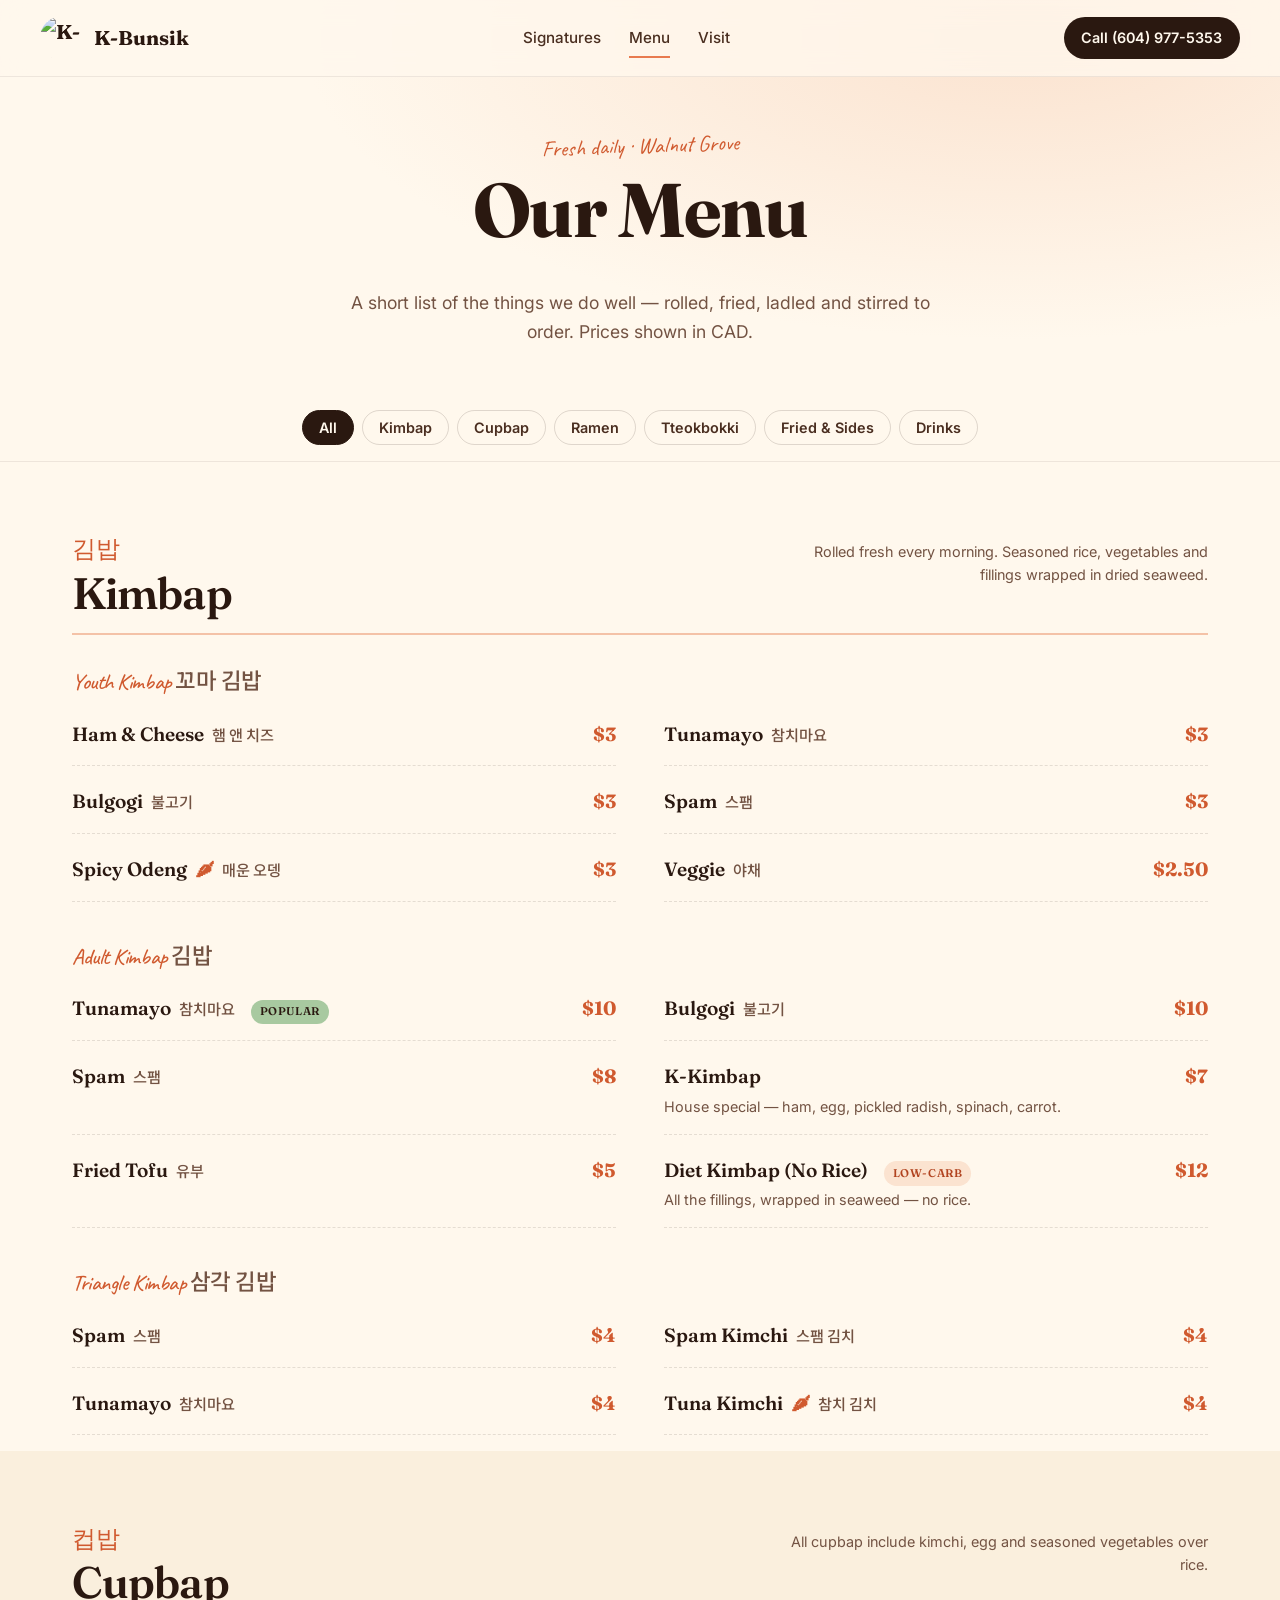
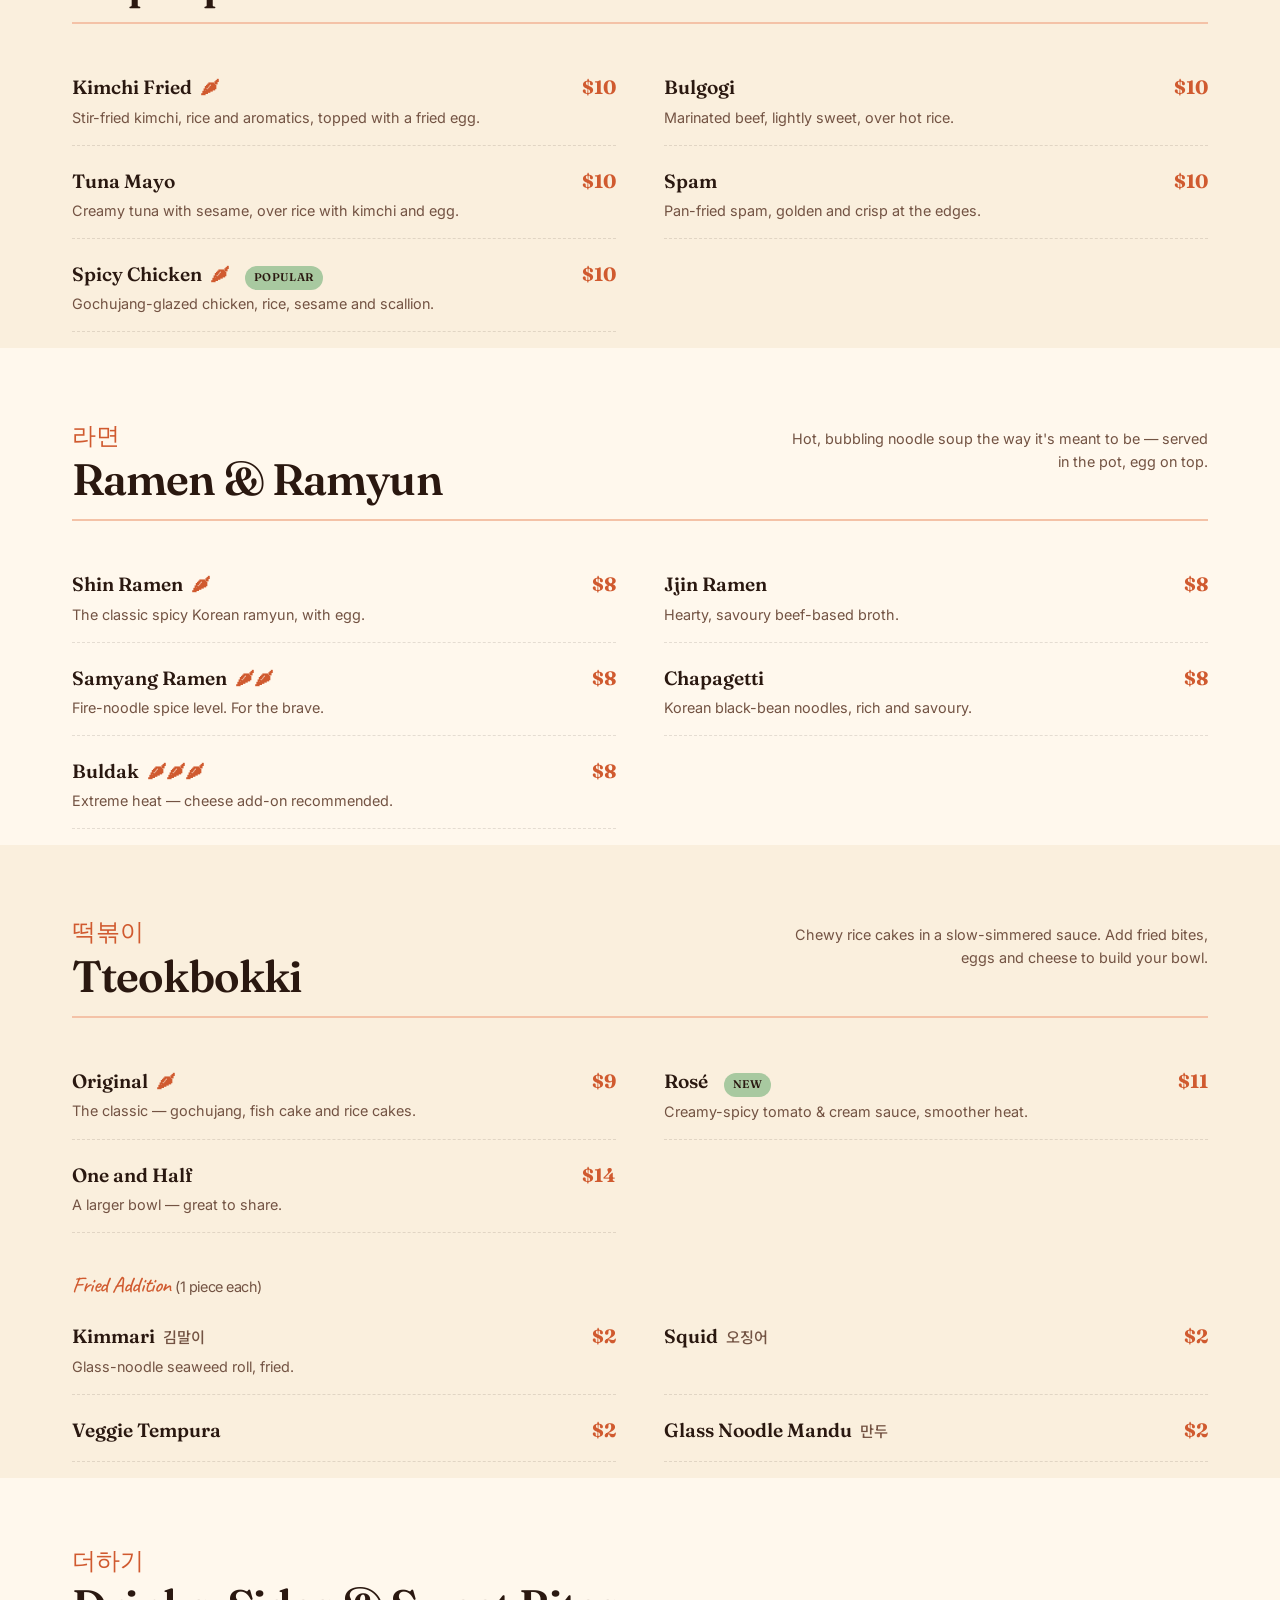
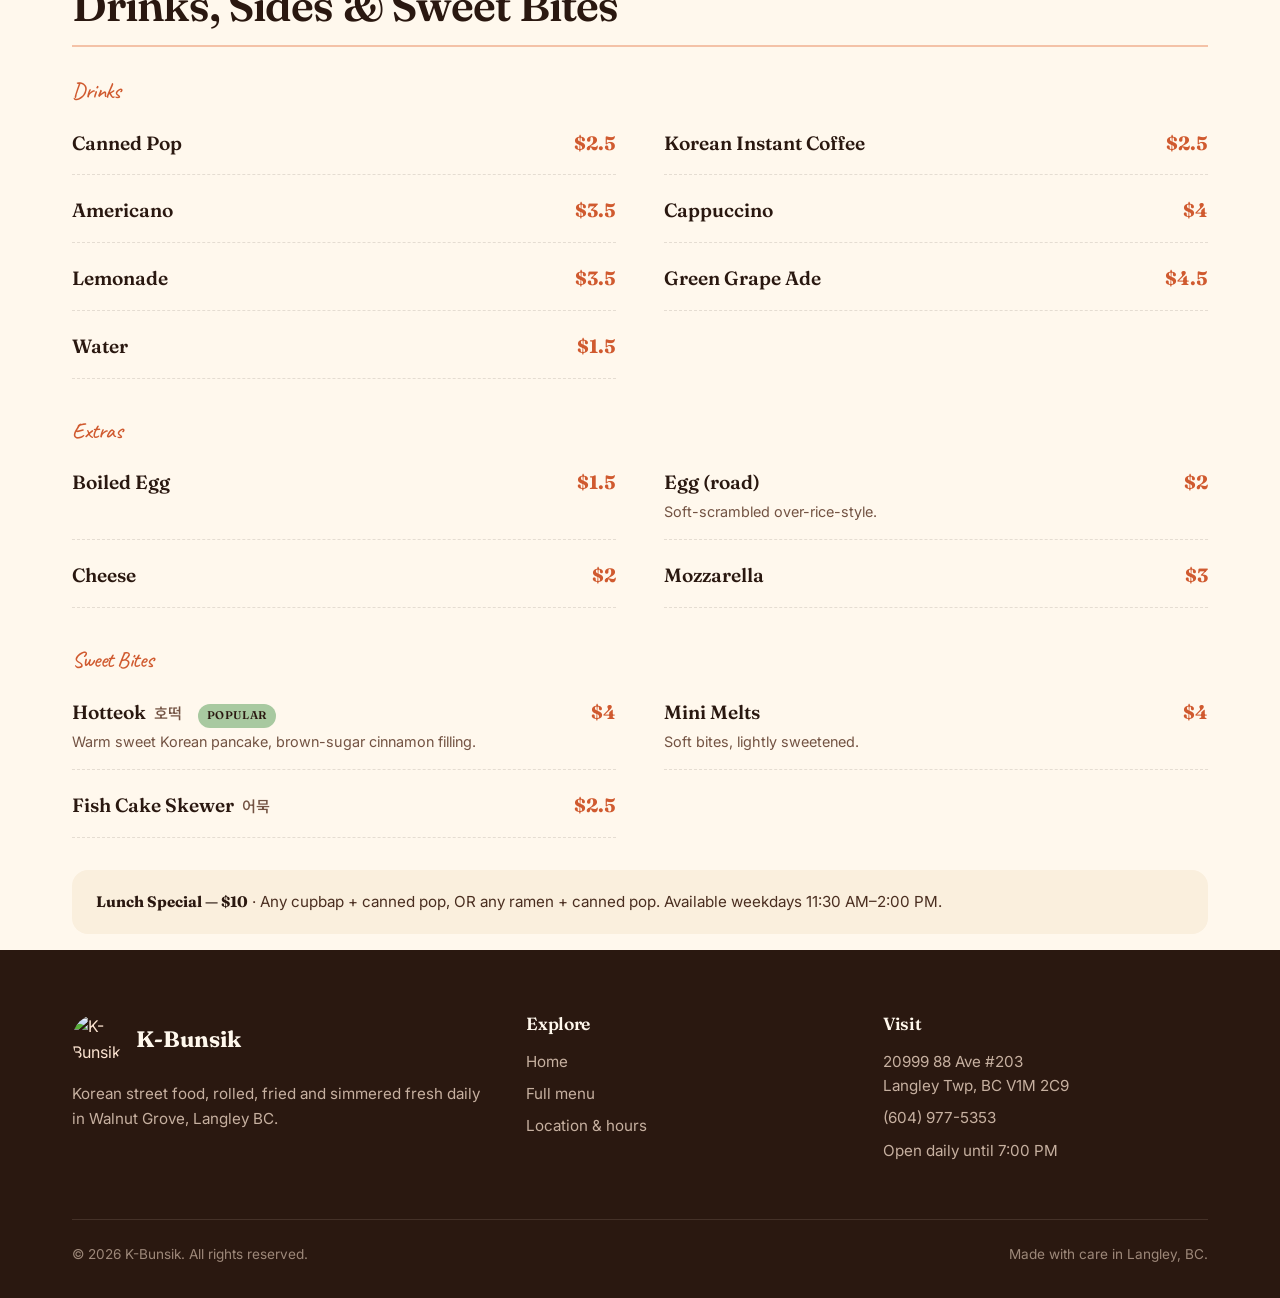
==== menu.html @ fe6ca06f "Add files via upload" ====
<!DOCTYPE html>
<html lang="en">
<head>
  <meta charset="UTF-8">
  <meta name="viewport" content="width=device-width, initial-scale=1.0">
  <meta name="theme-color" content="#2A1810">
  <title>Menu — K-Bunsik · Korean Street Food in Langley BC</title>
  <meta name="description" content="The full K-Bunsik menu — kimbap (김밥), cupbap, ramen, tteokbokki (떡볶이), fried sides, drinks, and our $10 lunch special.">
  <link rel="icon" href="assets/mascot.png">
  <link rel="preconnect" href="https://fonts.googleapis.com">
  <link rel="preconnect" href="https://fonts.gstatic.com" crossorigin>
  <link href="https://fonts.googleapis.com/css2?family=Fraunces:ital,opsz,wght@0,9..144,400;0,9..144,600;0,9..144,700;1,9..144,600&family=Inter:wght@400;500;600;700&family=Caveat:wght@500;700&family=Noto+Sans+KR:wght@400;500;700&display=swap" rel="stylesheet">
  <link rel="stylesheet" href="styles.css">
</head>
<body>

  <!-- NAV -->
  <nav class="nav" id="nav">
    <a class="nav__brand" href="index.html">
      <img src="assets/mascot.png" alt="K-Bunsik mascot">
      <span>K-Bunsik</span>
    </a>
    <div class="nav__links">
      <a href="index.html#signature">Signatures</a>
      <a href="menu.html" class="active">Menu</a>
      <a href="index.html#location">Visit</a>
    </div>
    <a class="nav__cta" href="tel:+16049775353">Call (604) 977-5353</a>
    <button class="nav__toggle" id="navToggle" aria-label="Menu"><span></span><span></span><span></span></button>
  </nav>

  <!-- MENU HERO -->
  <header class="menu-hero">
    <div class="container">
      <span class="eyebrow">Fresh daily · Walnut Grove</span>
      <h1>Our Menu</h1>
      <p>A short list of the things we do well — rolled, fried, ladled and stirred to order. Prices shown in CAD.</p>
    </div>
  </header>

  <!-- FILTERS -->
  <div class="menu-filters">
    <div class="container menu-filters__row" id="menuFilters">
      <button data-filter="all" class="active">All</button>
      <button data-filter="kimbap">Kimbap</button>
      <button data-filter="cupbap">Cupbap</button>
      <button data-filter="ramen">Ramen</button>
      <button data-filter="tteokbokki">Tteokbokki</button>
      <button data-filter="sides">Fried &amp; Sides</button>
      <button data-filter="drinks">Drinks</button>
    </div>
  </div>

  <!-- KIMBAP -->
  <section class="menu-section" id="kimbap" data-category="kimbap">
    <div class="container">
      <div class="menu-section__header">
        <div>
          <span class="label">김밥</span>
          <h2>Kimbap</h2>
        </div>
        <p class="menu-section__note">Rolled fresh every morning. Seasoned rice, vegetables and fillings wrapped in dried seaweed.</p>
      </div>

      <h3 style="font-family: var(--font-accent); font-weight: 500; color: var(--coral-600); font-size: 1.4rem; margin-bottom: .5rem;">Youth Kimbap <span class="kr" style="color: var(--ink-500);">꼬마 김밥</span></h3>
      <div class="menu-grid">
        <div class="menu-item">
          <div>
            <div class="menu-item__name">Ham &amp; Cheese <span class="kr">햄 앤 치즈</span></div>
          </div>
          <div class="menu-item__price">$3</div>
        </div>
        <div class="menu-item">
          <div>
            <div class="menu-item__name">Tunamayo <span class="kr">참치마요</span></div>
          </div>
          <div class="menu-item__price">$3</div>
        </div>
        <div class="menu-item">
          <div>
            <div class="menu-item__name">Bulgogi <span class="kr">불고기</span></div>
          </div>
          <div class="menu-item__price">$3</div>
        </div>
        <div class="menu-item">
          <div>
            <div class="menu-item__name">Spam <span class="kr">스팸</span></div>
          </div>
          <div class="menu-item__price">$3</div>
        </div>
        <div class="menu-item">
          <div>
            <div class="menu-item__name">Spicy Odeng <span class="spicy">🌶</span><span class="kr">매운 오뎅</span></div>
          </div>
          <div class="menu-item__price">$3</div>
        </div>
        <div class="menu-item">
          <div>
            <div class="menu-item__name">Veggie <span class="kr">야채</span></div>
          </div>
          <div class="menu-item__price">$2.50</div>
        </div>
      </div>

      <h3 style="font-family: var(--font-accent); font-weight: 500; color: var(--coral-600); font-size: 1.4rem; margin: 2.5rem 0 .5rem;">Adult Kimbap <span class="kr" style="color: var(--ink-500);">김밥</span></h3>
      <div class="menu-grid">
        <div class="menu-item">
          <div>
            <div class="menu-item__name">Tunamayo <span class="kr">참치마요</span><span class="menu-chip menu-chip--rec">Popular</span></div>
          </div>
          <div class="menu-item__price">$10</div>
        </div>
        <div class="menu-item">
          <div>
            <div class="menu-item__name">Bulgogi <span class="kr">불고기</span></div>
          </div>
          <div class="menu-item__price">$10</div>
        </div>
        <div class="menu-item">
          <div>
            <div class="menu-item__name">Spam <span class="kr">스팸</span></div>
          </div>
          <div class="menu-item__price">$8</div>
        </div>
        <div class="menu-item">
          <div>
            <div class="menu-item__name">K-Kimbap</div>
            <div class="menu-item__desc">House special — ham, egg, pickled radish, spinach, carrot.</div>
          </div>
          <div class="menu-item__price">$7</div>
        </div>
        <div class="menu-item">
          <div>
            <div class="menu-item__name">Fried Tofu <span class="kr">유부</span></div>
          </div>
          <div class="menu-item__price">$5</div>
        </div>
        <div class="menu-item">
          <div>
            <div class="menu-item__name">Diet Kimbap (No Rice)<span class="menu-chip">Low-carb</span></div>
            <div class="menu-item__desc">All the fillings, wrapped in seaweed — no rice.</div>
          </div>
          <div class="menu-item__price">$12</div>
        </div>
      </div>

      <h3 style="font-family: var(--font-accent); font-weight: 500; color: var(--coral-600); font-size: 1.4rem; margin: 2.5rem 0 .5rem;">Triangle Kimbap <span class="kr" style="color: var(--ink-500);">삼각 김밥</span></h3>
      <div class="menu-grid">
        <div class="menu-item">
          <div><div class="menu-item__name">Spam <span class="kr">스팸</span></div></div>
          <div class="menu-item__price">$4</div>
        </div>
        <div class="menu-item">
          <div><div class="menu-item__name">Spam Kimchi <span class="kr">스팸 김치</span></div></div>
          <div class="menu-item__price">$4</div>
        </div>
        <div class="menu-item">
          <div><div class="menu-item__name">Tunamayo <span class="kr">참치마요</span></div></div>
          <div class="menu-item__price">$4</div>
        </div>
        <div class="menu-item">
          <div><div class="menu-item__name">Tuna Kimchi <span class="spicy">🌶</span><span class="kr">참치 김치</span></div></div>
          <div class="menu-item__price">$4</div>
        </div>
      </div>
    </div>
  </section>

  <!-- CUPBAP -->
  <section class="menu-section" id="cupbap" data-category="cupbap" style="background: var(--bone);">
    <div class="container">
      <div class="menu-section__header">
        <div>
          <span class="label">컵밥</span>
          <h2>Cupbap</h2>
        </div>
        <p class="menu-section__note">All cupbap include kimchi, egg and seasoned vegetables over rice.</p>
      </div>
      <div class="menu-grid">
        <div class="menu-item">
          <div><div class="menu-item__name">Kimchi Fried <span class="spicy">🌶</span></div>
          <div class="menu-item__desc">Stir-fried kimchi, rice and aromatics, topped with a fried egg.</div></div>
          <div class="menu-item__price">$10</div>
        </div>
        <div class="menu-item">
          <div><div class="menu-item__name">Bulgogi</div>
          <div class="menu-item__desc">Marinated beef, lightly sweet, over hot rice.</div></div>
          <div class="menu-item__price">$10</div>
        </div>
        <div class="menu-item">
          <div><div class="menu-item__name">Tuna Mayo</div>
          <div class="menu-item__desc">Creamy tuna with sesame, over rice with kimchi and egg.</div></div>
          <div class="menu-item__price">$10</div>
        </div>
        <div class="menu-item">
          <div><div class="menu-item__name">Spam</div>
          <div class="menu-item__desc">Pan-fried spam, golden and crisp at the edges.</div></div>
          <div class="menu-item__price">$10</div>
        </div>
        <div class="menu-item">
          <div><div class="menu-item__name">Spicy Chicken <span class="spicy">🌶</span><span class="menu-chip menu-chip--rec">Popular</span></div>
          <div class="menu-item__desc">Gochujang-glazed chicken, rice, sesame and scallion.</div></div>
          <div class="menu-item__price">$10</div>
        </div>
      </div>
    </div>
  </section>

  <!-- RAMEN -->
  <section class="menu-section" id="ramen" data-category="ramen">
    <div class="container">
      <div class="menu-section__header">
        <div>
          <span class="label">라면</span>
          <h2>Ramen &amp; Ramyun</h2>
        </div>
        <p class="menu-section__note">Hot, bubbling noodle soup the way it's meant to be — served in the pot, egg on top.</p>
      </div>
      <div class="menu-grid">
        <div class="menu-item">
          <div><div class="menu-item__name">Shin Ramen <span class="spicy">🌶</span></div>
          <div class="menu-item__desc">The classic spicy Korean ramyun, with egg.</div></div>
          <div class="menu-item__price">$8</div>
        </div>
        <div class="menu-item">
          <div><div class="menu-item__name">Jjin Ramen</div>
          <div class="menu-item__desc">Hearty, savoury beef-based broth.</div></div>
          <div class="menu-item__price">$8</div>
        </div>
        <div class="menu-item">
          <div><div class="menu-item__name">Samyang Ramen <span class="spicy">🌶🌶</span></div>
          <div class="menu-item__desc">Fire-noodle spice level. For the brave.</div></div>
          <div class="menu-item__price">$8</div>
        </div>
        <div class="menu-item">
          <div><div class="menu-item__name">Chapagetti</div>
          <div class="menu-item__desc">Korean black-bean noodles, rich and savoury.</div></div>
          <div class="menu-item__price">$8</div>
        </div>
        <div class="menu-item">
          <div><div class="menu-item__name">Buldak <span class="spicy">🌶🌶🌶</span></div>
          <div class="menu-item__desc">Extreme heat — cheese add-on recommended.</div></div>
          <div class="menu-item__price">$8</div>
        </div>
      </div>
    </div>
  </section>

  <!-- TTEOKBOKKI -->
  <section class="menu-section" id="tteokbokki" data-category="tteokbokki" style="background: var(--bone);">
    <div class="container">
      <div class="menu-section__header">
        <div>
          <span class="label">떡볶이</span>
          <h2>Tteokbokki</h2>
        </div>
        <p class="menu-section__note">Chewy rice cakes in a slow-simmered sauce. Add fried bites, eggs and cheese to build your bowl.</p>
      </div>
      <div class="menu-grid">
        <div class="menu-item">
          <div><div class="menu-item__name">Original <span class="spicy">🌶</span></div>
          <div class="menu-item__desc">The classic — gochujang, fish cake and rice cakes.</div></div>
          <div class="menu-item__price">$9</div>
        </div>
        <div class="menu-item">
          <div><div class="menu-item__name">Rosé <span class="menu-chip menu-chip--rec">New</span></div>
          <div class="menu-item__desc">Creamy-spicy tomato &amp; cream sauce, smoother heat.</div></div>
          <div class="menu-item__price">$11</div>
        </div>
        <div class="menu-item">
          <div><div class="menu-item__name">One and Half</div>
          <div class="menu-item__desc">A larger bowl — great to share.</div></div>
          <div class="menu-item__price">$14</div>
        </div>
      </div>

      <h3 style="font-family: var(--font-accent); font-weight: 500; color: var(--coral-600); font-size: 1.4rem; margin: 2.5rem 0 .5rem;">Fried Addition <span style="color: var(--ink-500); font-size: .9rem; font-family: var(--font-body); font-weight: 400;">(1 piece each)</span></h3>
      <div class="menu-grid">
        <div class="menu-item"><div><div class="menu-item__name">Kimmari <span class="kr">김말이</span></div><div class="menu-item__desc">Glass-noodle seaweed roll, fried.</div></div><div class="menu-item__price">$2</div></div>
        <div class="menu-item"><div><div class="menu-item__name">Squid <span class="kr">오징어</span></div></div><div class="menu-item__price">$2</div></div>
        <div class="menu-item"><div><div class="menu-item__name">Veggie Tempura</div></div><div class="menu-item__price">$2</div></div>
        <div class="menu-item"><div><div class="menu-item__name">Glass Noodle Mandu <span class="kr">만두</span></div></div><div class="menu-item__price">$2</div></div>
      </div>
    </div>
  </section>

  <!-- DRINKS, EXTRAS & SIDES -->
  <section class="menu-section" id="sides" data-category="sides drinks">
    <div class="container">
      <div class="menu-section__header">
        <div>
          <span class="label">더하기</span>
          <h2>Drinks, Sides &amp; Sweet Bites</h2>
        </div>
      </div>

      <h3 style="font-family: var(--font-accent); font-weight: 500; color: var(--coral-600); font-size: 1.4rem; margin-bottom: .5rem;">Drinks</h3>
      <div class="menu-grid" data-category="drinks">
        <div class="menu-item"><div><div class="menu-item__name">Canned Pop</div></div><div class="menu-item__price">$2.5</div></div>
        <div class="menu-item"><div><div class="menu-item__name">Korean Instant Coffee</div></div><div class="menu-item__price">$2.5</div></div>
        <div class="menu-item"><div><div class="menu-item__name">Americano</div></div><div class="menu-item__price">$3.5</div></div>
        <div class="menu-item"><div><div class="menu-item__name">Cappuccino</div></div><div class="menu-item__price">$4</div></div>
        <div class="menu-item"><div><div class="menu-item__name">Lemonade</div></div><div class="menu-item__price">$3.5</div></div>
        <div class="menu-item"><div><div class="menu-item__name">Green Grape Ade</div></div><div class="menu-item__price">$4.5</div></div>
        <div class="menu-item"><div><div class="menu-item__name">Water</div></div><div class="menu-item__price">$1.5</div></div>
      </div>

      <h3 style="font-family: var(--font-accent); font-weight: 500; color: var(--coral-600); font-size: 1.4rem; margin: 2.5rem 0 .5rem;">Extras</h3>
      <div class="menu-grid" data-category="sides">
        <div class="menu-item"><div><div class="menu-item__name">Boiled Egg</div></div><div class="menu-item__price">$1.5</div></div>
        <div class="menu-item"><div><div class="menu-item__name">Egg (road)</div><div class="menu-item__desc">Soft-scrambled over-rice-style.</div></div><div class="menu-item__price">$2</div></div>
        <div class="menu-item"><div><div class="menu-item__name">Cheese</div></div><div class="menu-item__price">$2</div></div>
        <div class="menu-item"><div><div class="menu-item__name">Mozzarella</div></div><div class="menu-item__price">$3</div></div>
      </div>

      <h3 style="font-family: var(--font-accent); font-weight: 500; color: var(--coral-600); font-size: 1.4rem; margin: 2.5rem 0 .5rem;">Sweet Bites</h3>
      <div class="menu-grid" data-category="sides">
        <div class="menu-item"><div><div class="menu-item__name">Hotteok <span class="kr">호떡</span><span class="menu-chip menu-chip--rec">Popular</span></div><div class="menu-item__desc">Warm sweet Korean pancake, brown-sugar cinnamon filling.</div></div><div class="menu-item__price">$4</div></div>
        <div class="menu-item"><div><div class="menu-item__name">Mini Melts</div><div class="menu-item__desc">Soft bites, lightly sweetened.</div></div><div class="menu-item__price">$4</div></div>
        <div class="menu-item"><div><div class="menu-item__name">Fish Cake Skewer <span class="kr">어묵</span></div></div><div class="menu-item__price">$2.5</div></div>
      </div>

      <div class="menu-note">
        <b>Lunch Special — $10</b> · Any cupbap + canned pop, OR any ramen + canned pop. Available weekdays 11:30 AM–2:00 PM.
      </div>
    </div>
  </section>

  <!-- FOOTER -->
  <footer class="footer">
    <div class="container">
      <div class="footer__grid">
        <div>
          <div class="footer__brand">
            <img src="assets/mascot.png" alt="K-Bunsik">
            <strong>K-Bunsik</strong>
          </div>
          <p>Korean street food, rolled, fried and simmered fresh daily in Walnut Grove, Langley BC.</p>
        </div>
        <div>
          <h4>Explore</h4>
          <ul>
            <li><a href="index.html">Home</a></li>
            <li><a href="menu.html">Full menu</a></li>
            <li><a href="index.html#location">Location &amp; hours</a></li>
          </ul>
        </div>
        <div>
          <h4>Visit</h4>
          <ul>
            <li>20999 88 Ave #203<br>Langley Twp, BC V1M 2C9</li>
            <li><a href="tel:+16049775353">(604) 977-5353</a></li>
            <li>Open daily until 7:00 PM</li>
          </ul>
        </div>
      </div>
      <div class="footer__bottom">
        <span>© <span id="year"></span> K-Bunsik. All rights reserved.</span>
        <span>Made with care in Langley, BC.</span>
      </div>
    </div>
  </footer>

  <script src="main.js"></script>
</body>
</html>
---- styles.css ----
/* =============================================================
   K-Bunsik — Korean Street Food
   Brand system + site styles
   ============================================================= */

:root {
  /* Core palette (pulled from menu-board artwork) */
  --peach-50:  #FFF5EC;
  --peach-100: #FBE3D0;
  --peach-200: #F4C2A7;   /* menu-paper peach */
  --peach-300: #EDA884;
  --coral-500: #E87A4F;   /* primary brand coral */
  --coral-600: #D05A2F;
  --coral-700: #B1431F;
  --red-500:   #D94730;   /* mascot red (bow/dress) */
  --cream:     #FFF8ED;
  --bone:      #FAEFDD;
  --ink-900:   #2A1810;   /* deep brown — primary text */
  --ink-700:   #4A2E20;
  --ink-500:   #735343;
  --sage:      #A8C9A0;
  --olive:     #6B8E5A;
  --yolk:      #F6C94C;

  /* Typography */
  --font-display: 'Fraunces', 'Noto Serif KR', Georgia, serif;
  --font-body: 'Inter', 'Noto Sans KR', -apple-system, BlinkMacSystemFont, sans-serif;
  --font-accent: 'Caveat', cursive;

  /* Layout */
  --radius-sm: 8px;
  --radius-md: 16px;
  --radius-lg: 24px;
  --radius-xl: 40px;
  --max-w: 1200px;

  /* Shadows */
  --shadow-sm: 0 2px 8px rgba(42, 24, 16, 0.06);
  --shadow-md: 0 10px 30px rgba(42, 24, 16, 0.10);
  --shadow-lg: 0 24px 60px rgba(42, 24, 16, 0.18);
}

*, *::before, *::after { box-sizing: border-box; }

html { scroll-behavior: smooth; }

body {
  margin: 0;
  font-family: var(--font-body);
  color: var(--ink-900);
  background: var(--cream);
  line-height: 1.6;
  -webkit-font-smoothing: antialiased;
  -moz-osx-font-smoothing: grayscale;
  overflow-x: hidden;
}

img { max-width: 100%; display: block; }

a { color: var(--coral-600); text-decoration: none; transition: color .2s ease; }
a:hover { color: var(--coral-700); }

button { font-family: inherit; cursor: pointer; border: 0; background: none; }

/* ---- Typography ---- */
h1, h2, h3, h4 {
  font-family: var(--font-display);
  font-weight: 600;
  color: var(--ink-900);
  letter-spacing: -0.02em;
  line-height: 1.1;
  margin: 0 0 0.5em;
}
h1 { font-size: clamp(2.5rem, 6vw, 4.75rem); font-weight: 700; }
h2 { font-size: clamp(1.75rem, 3.5vw, 2.75rem); }
h3 { font-size: clamp(1.25rem, 2vw, 1.5rem); }

.eyebrow {
  display: inline-block;
  font-family: var(--font-accent);
  font-size: 1.4rem;
  color: var(--coral-600);
  transform: rotate(-2deg);
  margin-bottom: 0.25rem;
}

.kr { font-family: 'Noto Sans KR', sans-serif; font-weight: 500; }

/* ---- Layout ---- */
.container { max-width: var(--max-w); margin: 0 auto; padding: 0 clamp(1rem, 4vw, 2rem); }
section { padding: clamp(4rem, 9vw, 7rem) 0; position: relative; }

/* ---- Navigation ---- */
.nav {
  position: fixed; top: 0; left: 0; right: 0; z-index: 50;
  display: flex; align-items: center; justify-content: space-between;
  padding: 1rem clamp(1rem, 4vw, 2.5rem);
  backdrop-filter: blur(12px);
  background: rgba(255, 248, 237, 0.78);
  border-bottom: 1px solid rgba(42, 24, 16, 0.08);
  transition: padding .25s ease, background .25s ease;
}
.nav--scrolled { padding-top: .5rem; padding-bottom: .5rem; background: rgba(255, 248, 237, 0.95); }

.nav__brand {
  display: flex; align-items: center; gap: .65rem;
  font-family: var(--font-display); font-weight: 700; font-size: 1.25rem;
  color: var(--ink-900);
}
.nav__brand img { width: 44px; height: 44px; border-radius: 50%; }

.nav__links { display: flex; gap: 1.75rem; align-items: center; }
.nav__links a {
  color: var(--ink-700); font-weight: 500; font-size: .95rem;
  position: relative; padding: .25rem 0;
}
.nav__links a::after {
  content: ''; position: absolute; left: 0; bottom: -4px;
  width: 0; height: 2px; background: var(--coral-500);
  transition: width .25s ease;
}
.nav__links a:hover::after, .nav__links a.active::after { width: 100%; }

.nav__cta {
  background: var(--ink-900); color: var(--cream);
  padding: .6rem 1.1rem; border-radius: 999px;
  font-size: .9rem; font-weight: 600;
  transition: transform .2s ease, background .2s ease;
}
.nav__cta:hover { background: var(--coral-600); color: white; transform: translateY(-1px); }

.nav__toggle { display: none; width: 40px; height: 40px; }
.nav__toggle span {
  display: block; width: 22px; height: 2px; background: var(--ink-900);
  margin: 5px auto; transition: transform .25s ease, opacity .2s ease;
}

@media (max-width: 768px) {
  .nav__links { display: none; }
  .nav__cta { display: none; }
  .nav__toggle { display: block; }
  .nav--open .nav__links {
    display: flex; flex-direction: column;
    position: absolute; top: 100%; left: 0; right: 0;
    padding: 1.5rem; background: var(--cream); gap: 1rem;
    border-bottom: 1px solid rgba(42, 24, 16, 0.08);
  }
  .nav--open .nav__toggle span:nth-child(1) { transform: translateY(7px) rotate(45deg); }
  .nav--open .nav__toggle span:nth-child(2) { opacity: 0; }
  .nav--open .nav__toggle span:nth-child(3) { transform: translateY(-7px) rotate(-45deg); }
}

/* ---- Buttons ---- */
.btn {
  display: inline-flex; align-items: center; justify-content: center; gap: .5rem;
  padding: .95rem 1.6rem; border-radius: 999px;
  font-weight: 600; font-size: 1rem;
  transition: transform .2s ease, box-shadow .2s ease, background .2s ease;
}
.btn--primary {
  background: var(--ink-900); color: var(--cream);
  box-shadow: var(--shadow-sm);
}
.btn--primary:hover {
  background: var(--coral-600); color: white;
  transform: translateY(-2px); box-shadow: var(--shadow-md);
}
.btn--secondary {
  background: transparent; color: var(--ink-900);
  border: 2px solid var(--ink-900);
}
.btn--secondary:hover {
  background: var(--ink-900); color: var(--cream);
  transform: translateY(-2px);
}
.btn--coral { background: var(--coral-500); color: white; }
.btn--coral:hover { background: var(--coral-600); }

/* =============================================================
   HERO
   ============================================================= */
.hero {
  padding: 9rem 0 5rem;
  background:
    radial-gradient(1200px 700px at 85% -10%, var(--peach-100) 0%, transparent 60%),
    radial-gradient(900px 600px at -10% 80%, var(--peach-200) 0%, transparent 55%),
    var(--cream);
  position: relative;
  overflow: hidden;
}

.hero__grid {
  display: grid;
  grid-template-columns: 1.15fr .85fr;
  gap: clamp(2rem, 5vw, 5rem);
  align-items: center;
}

.hero__title {
  margin-top: .5rem;
}
.hero__title .kr-hang {
  display: block;
  font-family: 'Noto Sans KR', sans-serif;
  font-size: clamp(1.5rem, 3vw, 2.25rem);
  color: var(--coral-600);
  font-weight: 600;
  margin-bottom: .25rem;
  letter-spacing: -0.02em;
}
.hero__title .accent {
  color: var(--coral-600);
  font-style: italic;
  font-family: var(--font-display);
}

.hero__lead {
  font-size: 1.15rem;
  color: var(--ink-700);
  margin: 1.25rem 0 2rem;
  max-width: 520px;
}

.hero__ctas { display: flex; gap: 1rem; flex-wrap: wrap; }

.hero__meta {
  margin-top: 2.5rem;
  display: flex; gap: 2.25rem; flex-wrap: wrap;
  font-size: .95rem; color: var(--ink-500);
}
.hero__meta b { display: block; color: var(--ink-900); font-weight: 600; font-size: 1rem; }

.hero__visual {
  position: relative;
  aspect-ratio: 1 / 1;
  width: 100%;
  max-width: 560px;
  margin-left: auto;
  justify-self: end;
}

.hero__disc {
  position: absolute; inset: 0;
  background: radial-gradient(circle at 35% 30%, #FDE0CC, var(--peach-200) 70%);
  border-radius: 50%;
  box-shadow: var(--shadow-lg);
  animation: gentle-float 6s ease-in-out infinite;
}
.hero__disc::after {
  content: ''; position: absolute; inset: 12px;
  border: 2px dashed rgba(208, 90, 47, 0.35);
  border-radius: 50%;
}

.hero__mascot {
  position: absolute; inset: 0;
  width: 100%; height: 100%;
  object-fit: contain;
  z-index: 2;
  filter: drop-shadow(0 18px 24px rgba(42, 24, 16, 0.18));
}

.hero__sticker {
  position: absolute;
  width: 120px; height: 120px;
  background: var(--yolk);
  border-radius: 50%;
  display: flex; align-items: center; justify-content: center;
  text-align: center;
  font-family: var(--font-display);
  font-weight: 700;
  color: var(--ink-900);
  font-size: 1rem;
  line-height: 1.1;
  transform: rotate(-12deg);
  box-shadow: var(--shadow-md);
  z-index: 3;
}
.hero__sticker--lunch { top: 4%; right: -5%; background: var(--yolk); }
.hero__sticker--lunch small { display: block; font-size: 1.6rem; color: var(--coral-700); }
.hero__sticker--new { bottom: 5%; left: -4%; background: var(--sage); transform: rotate(8deg); font-size: .9rem; }

@keyframes gentle-float {
  0%, 100% { transform: translateY(0); }
  50% { transform: translateY(-10px); }
}

@media (max-width: 820px) {
  .hero__grid { grid-template-columns: 1fr; text-align: center; }
  .hero__lead { margin-left: auto; margin-right: auto; }
  .hero__ctas, .hero__meta { justify-content: center; }
  .hero__visual { margin: 0 auto; max-width: 360px; }
  .hero__sticker { width: 95px; height: 95px; font-size: .85rem; }
  .hero__sticker--lunch small { font-size: 1.3rem; }
}

/* =============================================================
   SIGNATURE / FEATURED ITEMS
   ============================================================= */
.signature {
  background: var(--cream);
}
.signature__header {
  max-width: 720px; margin: 0 auto 3.5rem;
  text-align: center;
}
.signature__header p { color: var(--ink-500); font-size: 1.1rem; }

.feature-grid {
  display: grid;
  grid-template-columns: repeat(3, 1fr);
  gap: 1.75rem;
}

.feature-card {
  background: white;
  border-radius: var(--radius-lg);
  overflow: hidden;
  box-shadow: var(--shadow-sm);
  transition: transform .3s ease, box-shadow .3s ease;
  display: flex; flex-direction: column;
}
.feature-card:hover { transform: translateY(-6px); box-shadow: var(--shadow-md); }

.feature-card__image {
  aspect-ratio: 4 / 3;
  overflow: hidden;
  background: var(--peach-100);
}
.feature-card__image img {
  width: 100%; height: 100%; object-fit: cover;
  transition: transform .6s ease;
}
.feature-card:hover .feature-card__image img { transform: scale(1.05); }

.feature-card__body { padding: 1.5rem 1.5rem 1.75rem; }
.feature-card__kr { font-size: .9rem; color: var(--coral-600); font-weight: 600; margin-bottom: .25rem; }
.feature-card__title { font-size: 1.5rem; margin-bottom: .5rem; }
.feature-card__desc { color: var(--ink-500); font-size: .95rem; margin-bottom: 1rem; }
.feature-card__meta { display: flex; justify-content: space-between; align-items: center; font-weight: 600; }
.feature-card__price { color: var(--coral-600); font-family: var(--font-display); font-size: 1.25rem; }

@media (max-width: 880px) { .feature-grid { grid-template-columns: repeat(2, 1fr); } }
@media (max-width: 540px) { .feature-grid { grid-template-columns: 1fr; } }

/* =============================================================
   STORY STRIP (divider with "what is bunsik")
   ============================================================= */
.story-strip {
  background: var(--ink-900); color: var(--cream);
  padding: 4rem 0;
  text-align: center;
}
.story-strip .container { max-width: 780px; }
.story-strip h2 { color: var(--cream); }
.story-strip p { font-size: 1.15rem; color: rgba(255, 248, 237, 0.78); }
.story-strip .marquee {
  margin-top: 2rem;
  font-family: var(--font-accent);
  font-size: 1.3rem;
  color: var(--peach-200);
  display: flex; gap: 2rem; justify-content: center; flex-wrap: wrap;
}
.story-strip .marquee span::before { content: "✦  "; color: var(--coral-500); }

/* =============================================================
   LUNCH SPECIAL BANNER
   ============================================================= */
.special {
  background:
    radial-gradient(800px 400px at 50% 120%, var(--peach-200), transparent 60%),
    var(--bone);
}
.special__card {
  position: relative;
  background: var(--yolk);
  color: var(--ink-900);
  border-radius: var(--radius-xl);
  padding: clamp(2.5rem, 5vw, 4rem);
  display: grid;
  grid-template-columns: 1fr auto;
  align-items: center;
  gap: 2rem;
  box-shadow: var(--shadow-md);
  overflow: hidden;
}
.special__card::before {
  content: ''; position: absolute; top: -80px; right: -80px;
  width: 240px; height: 240px; border-radius: 50%;
  background: var(--coral-500); opacity: .2;
}
.special__label {
  display: inline-block;
  font-family: var(--font-accent); font-size: 1.5rem;
  color: var(--coral-700); margin-bottom: .4rem;
  transform: rotate(-3deg);
}
.special__title { font-size: clamp(2rem, 4vw, 3rem); margin-bottom: .5rem; }
.special__price {
  font-family: var(--font-display); font-weight: 700;
  font-size: clamp(3.5rem, 8vw, 6rem);
  color: var(--coral-700); line-height: 1; letter-spacing: -0.04em;
}
.special__desc { color: var(--ink-700); font-size: 1.05rem; max-width: 440px; }

@media (max-width: 720px) {
  .special__card { grid-template-columns: 1fr; text-align: center; }
}

/* =============================================================
   LOCATION & HOURS
   ============================================================= */
.location { background: var(--cream); }
.location__grid {
  display: grid;
  grid-template-columns: 1fr 1fr;
  gap: clamp(2rem, 5vw, 4rem);
  align-items: start;
}
.location__info .row {
  display: grid; grid-template-columns: 32px 1fr;
  gap: 1rem; padding: 1rem 0;
  border-bottom: 1px solid rgba(42, 24, 16, 0.08);
}
.location__info .row:last-child { border-bottom: 0; }
.location__info .row .icon {
  display: flex; align-items: center; justify-content: center;
  width: 32px; height: 32px; border-radius: 10px;
  background: var(--peach-100); color: var(--coral-600);
  font-weight: 700;
}
.location__info .row b { font-family: var(--font-display); font-size: 1.15rem; display: block; margin-bottom: .15rem; }
.location__info .row p { margin: 0; color: var(--ink-500); font-size: .95rem; }
.location__info .row a { font-weight: 600; }

.hours-table {
  list-style: none; padding: 0; margin: 0;
}
.hours-table li {
  display: flex; justify-content: space-between;
  padding: .45rem 0; color: var(--ink-700);
  font-size: .95rem;
}
.hours-table li.is-today {
  color: var(--ink-900); font-weight: 700;
  position: relative;
}
.hours-table li.is-today::before {
  content: '•'; color: var(--coral-500);
  position: absolute; left: -1rem; font-size: 1.5rem; line-height: 1;
}

.map-embed {
  aspect-ratio: 4 / 5;
  border-radius: var(--radius-lg);
  overflow: hidden;
  box-shadow: var(--shadow-md);
  background: var(--peach-100);
}
.map-embed iframe { width: 100%; height: 100%; border: 0; display: block; }

@media (max-width: 840px) {
  .location__grid { grid-template-columns: 1fr; }
  .map-embed { aspect-ratio: 4 / 3; }
}

/* =============================================================
   FOOTER
   ============================================================= */
.footer {
  background: var(--ink-900); color: var(--peach-100);
  padding: 4rem 0 2rem;
}
.footer__grid {
  display: grid;
  grid-template-columns: 1.3fr 1fr 1fr;
  gap: 2rem;
  margin-bottom: 3rem;
}
.footer h4 { color: var(--cream); font-family: var(--font-display); font-size: 1.1rem; margin-bottom: 1rem; }
.footer p, .footer li, .footer a { color: rgba(251, 227, 208, 0.75); font-size: .95rem; }
.footer ul { list-style: none; padding: 0; margin: 0; }
.footer ul li { margin-bottom: .5rem; }
.footer a:hover { color: var(--peach-100); }

.footer__brand { display: flex; align-items: center; gap: .75rem; margin-bottom: 1rem; }
.footer__brand img { width: 52px; height: 52px; border-radius: 50%; }
.footer__brand strong { font-family: var(--font-display); font-size: 1.4rem; color: var(--cream); }

.footer__bottom {
  border-top: 1px solid rgba(251, 227, 208, 0.12);
  padding-top: 1.5rem;
  display: flex; justify-content: space-between; flex-wrap: wrap; gap: 1rem;
  font-size: .85rem; color: rgba(251, 227, 208, 0.55);
}

@media (max-width: 720px) {
  .footer__grid { grid-template-columns: 1fr; }
}

/* =============================================================
   MENU PAGE
   ============================================================= */
.menu-hero {
  padding: 8rem 0 3rem;
  background:
    radial-gradient(1200px 500px at 80% 10%, var(--peach-100), transparent 60%),
    var(--cream);
  text-align: center;
}
.menu-hero p { color: var(--ink-500); max-width: 620px; margin: 1rem auto 0; font-size: 1.1rem; }

.menu-filters {
  position: sticky; top: 76px; z-index: 20;
  background: rgba(255, 248, 237, 0.92);
  backdrop-filter: blur(10px);
  border-bottom: 1px solid rgba(42, 24, 16, 0.08);
  padding: 1rem 0;
}
.menu-filters__row {
  display: flex; gap: .5rem; flex-wrap: wrap;
  justify-content: center;
}
.menu-filters button {
  padding: .5rem 1rem;
  border-radius: 999px;
  background: transparent;
  color: var(--ink-700);
  font-weight: 600; font-size: .9rem;
  border: 1px solid rgba(42, 24, 16, 0.15);
  transition: background .2s, color .2s, border-color .2s;
}
.menu-filters button:hover { background: var(--peach-100); border-color: var(--coral-500); }
.menu-filters button.active { background: var(--ink-900); color: var(--cream); border-color: var(--ink-900); }

.menu-section { padding: 4rem 0 1rem; }
.menu-section__header { display: flex; justify-content: space-between; align-items: baseline; flex-wrap: wrap; gap: 1rem; margin-bottom: 2rem; border-bottom: 2px solid var(--peach-200); padding-bottom: 1rem; }
.menu-section__header .label { color: var(--coral-600); font-family: var(--font-accent); font-size: 1.5rem; }
.menu-section__header h2 { margin: 0; }
.menu-section__note { color: var(--ink-500); font-size: .9rem; max-width: 420px; text-align: right; }

.menu-grid {
  display: grid; grid-template-columns: repeat(2, 1fr);
  gap: .25rem 3rem;
}
@media (max-width: 720px) { .menu-grid { grid-template-columns: 1fr; gap: 0; } }

.menu-item {
  display: grid;
  grid-template-columns: 1fr auto;
  align-items: baseline;
  gap: 1rem;
  padding: 1rem 0;
  border-bottom: 1px dashed rgba(42, 24, 16, 0.12);
}
.menu-item__name {
  font-family: var(--font-display);
  font-size: 1.2rem;
  font-weight: 600;
  color: var(--ink-900);
  display: flex; align-items: baseline; gap: .5rem; flex-wrap: wrap;
}
.menu-item__name .kr { color: var(--ink-500); font-size: .95rem; font-weight: 500; }
.menu-item__name .spicy { color: var(--coral-600); }
.menu-item__desc { color: var(--ink-500); font-size: .9rem; margin-top: .15rem; }
.menu-item__price {
  font-family: var(--font-display);
  font-weight: 700;
  color: var(--coral-600);
  font-size: 1.2rem;
  white-space: nowrap;
}

.menu-chip {
  display: inline-block;
  font-size: .7rem;
  font-weight: 600;
  text-transform: uppercase;
  letter-spacing: .05em;
  padding: .2rem .55rem;
  border-radius: 999px;
  background: var(--peach-100);
  color: var(--coral-700);
  margin-left: .5rem;
  vertical-align: middle;
}
.menu-chip--rec { background: var(--sage); color: var(--ink-900); }

.menu-note {
  background: var(--bone);
  border-radius: var(--radius-md);
  padding: 1.25rem 1.5rem;
  font-size: .95rem;
  color: var(--ink-700);
  margin-top: 2rem;
}
.menu-note b { font-family: var(--font-display); color: var(--ink-900); }

/* Reveal on scroll — subtle fade/rise. Elements are visible by default
   (progressive enhancement); when JS initializes, the observer replays a
   gentle animation as each section enters the viewport. */
.reveal { opacity: 1; transform: none; }
.js .reveal { transition: opacity .6s ease, transform .6s ease; }
.js .reveal.is-hidden { opacity: 0; transform: translateY(18px); }

/* Subtle decorative dots */
.dot-accent {
  position: absolute;
  width: 80px; height: 80px;
  background: radial-gradient(circle, var(--coral-500) 0%, transparent 70%);
  opacity: .25;
  pointer-events: none;
}

/* Reduce motion */
@media (prefers-reduced-motion: reduce) {
  *, *::before, *::after { animation: none !important; transition: none !important; }
  .reveal { opacity: 1; transform: none; }
}
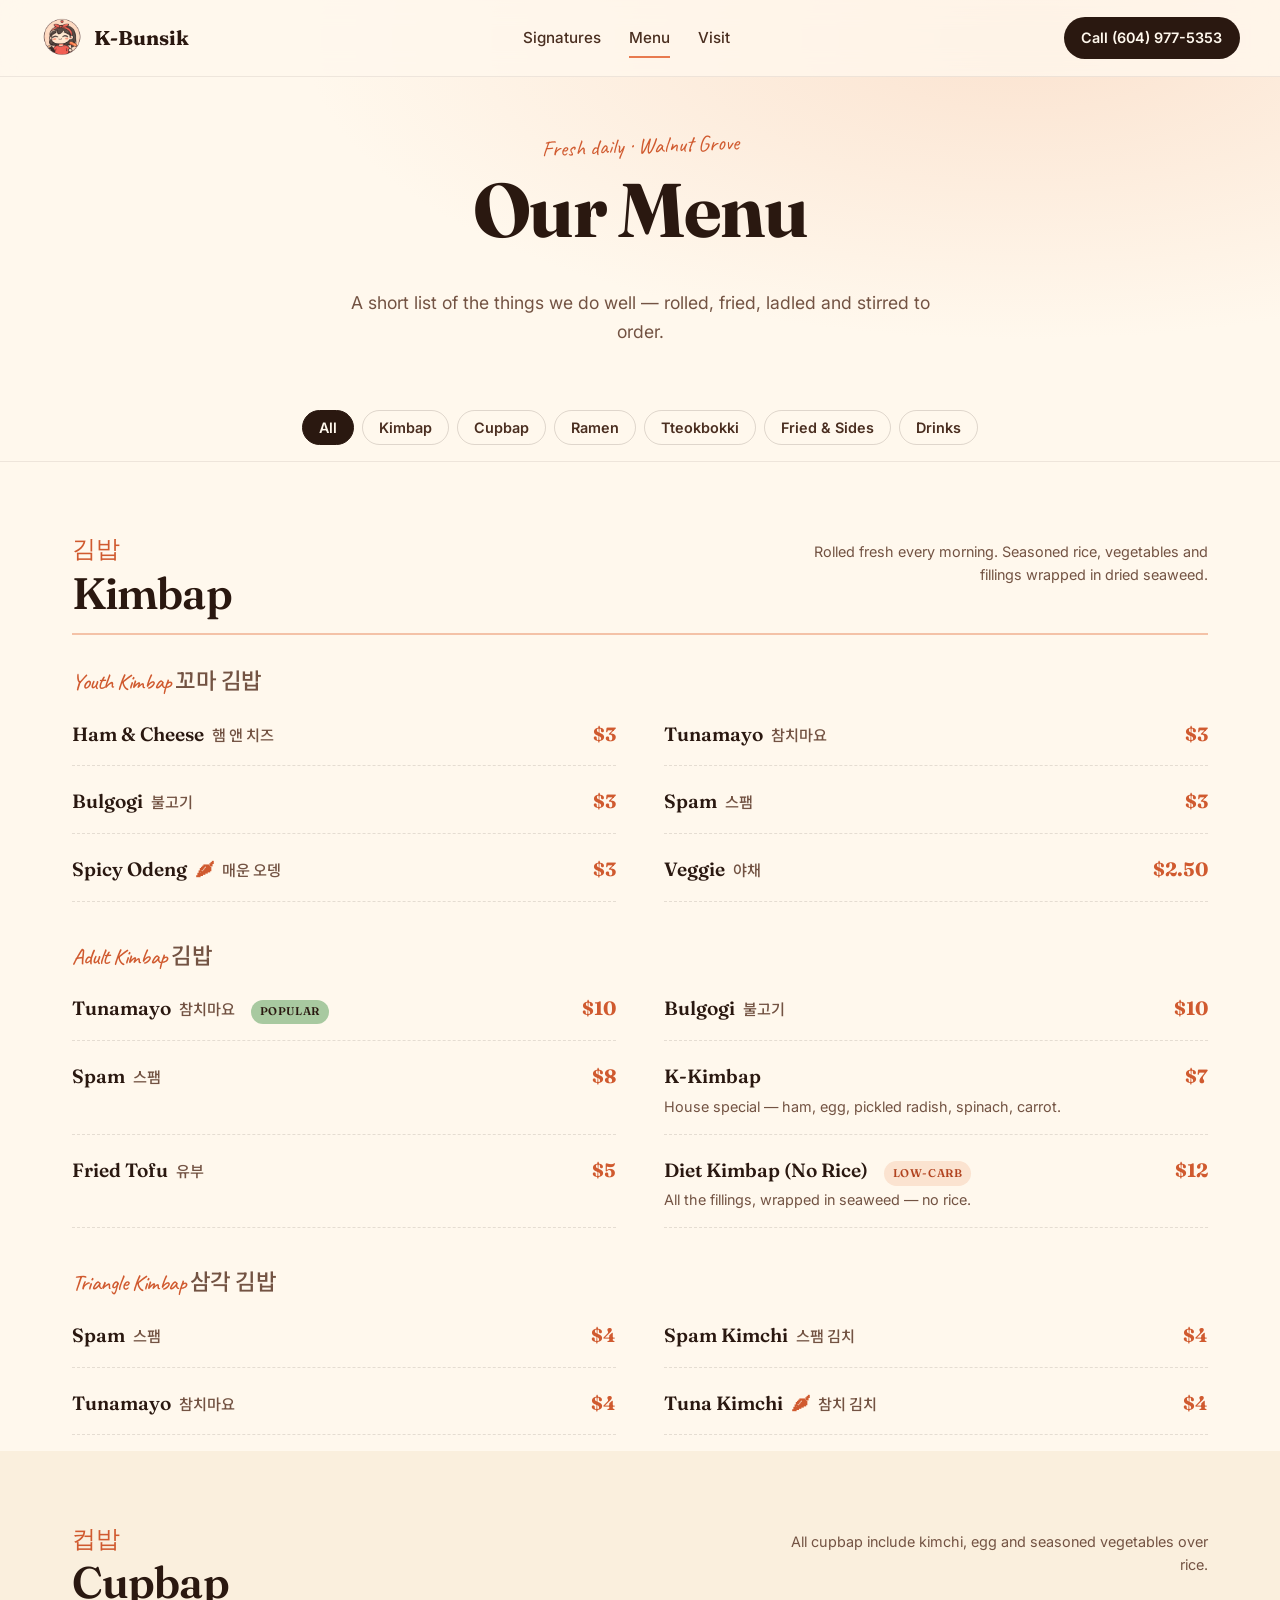
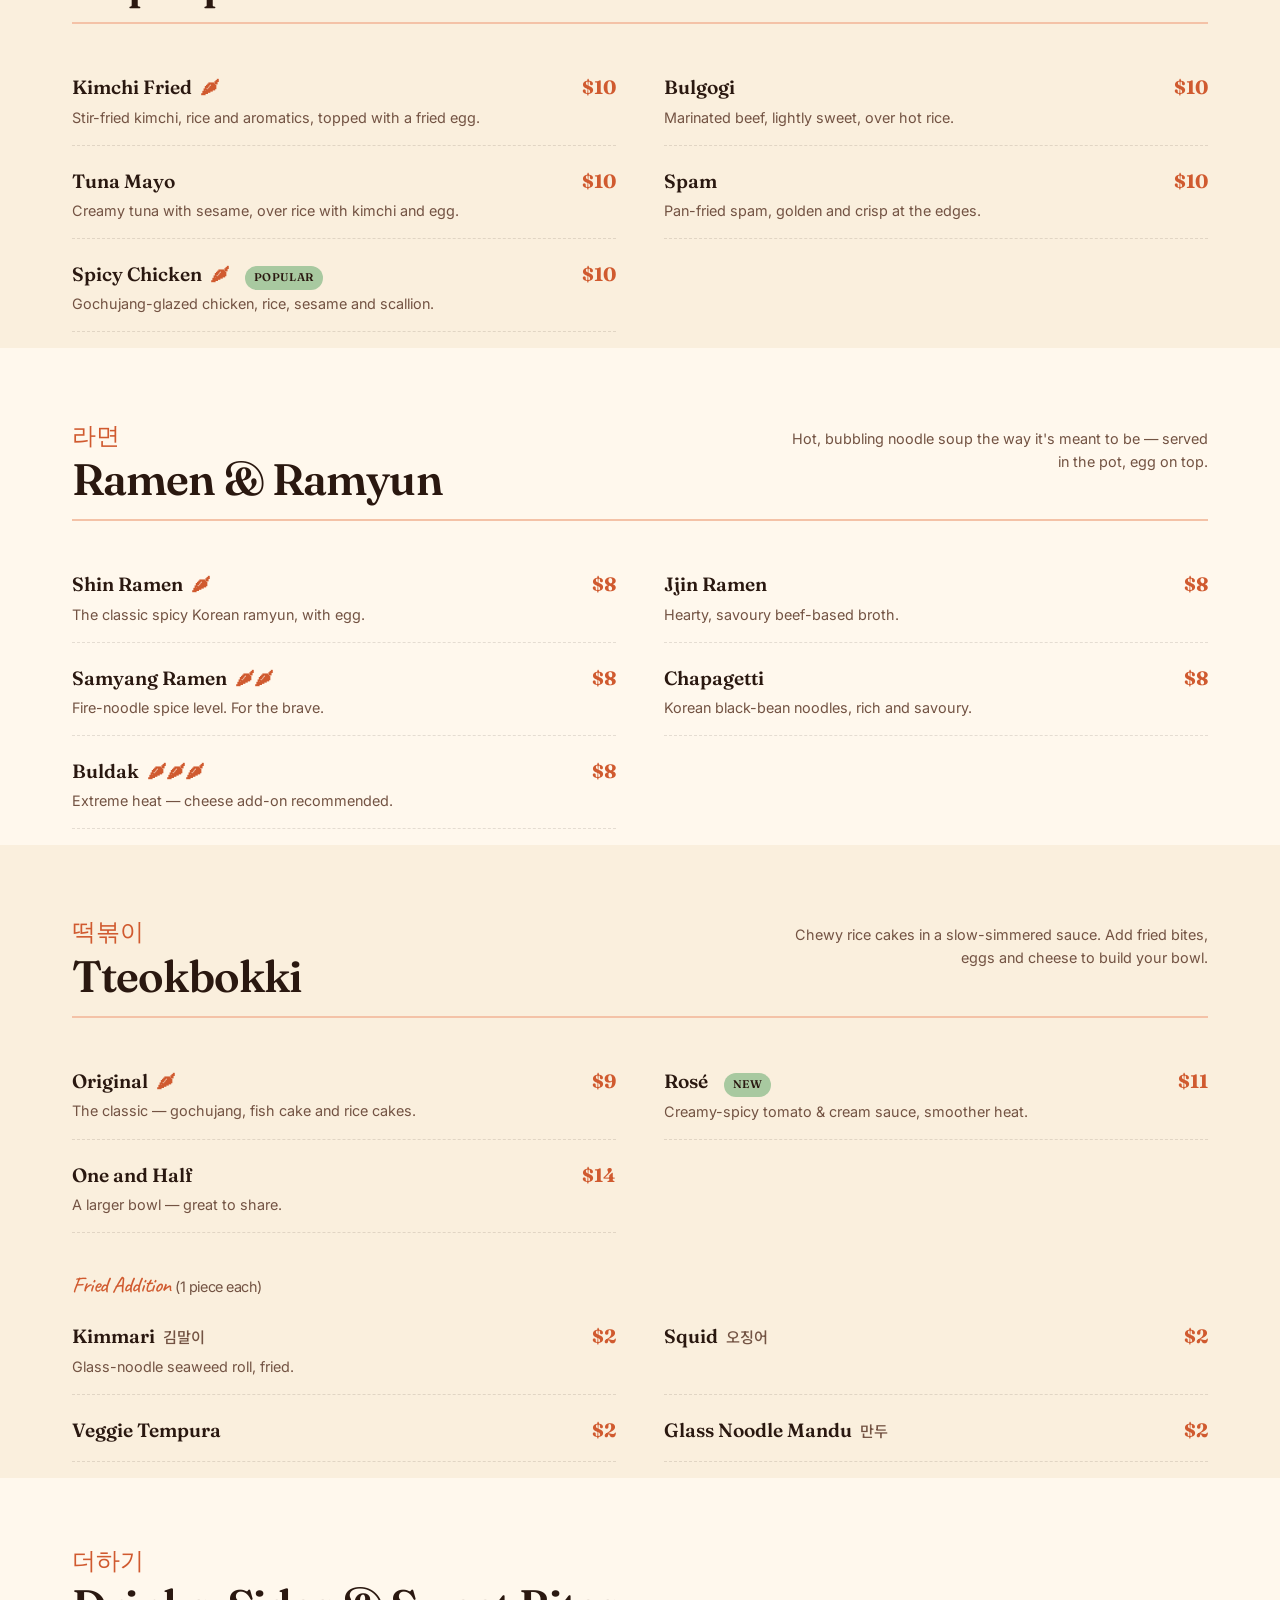
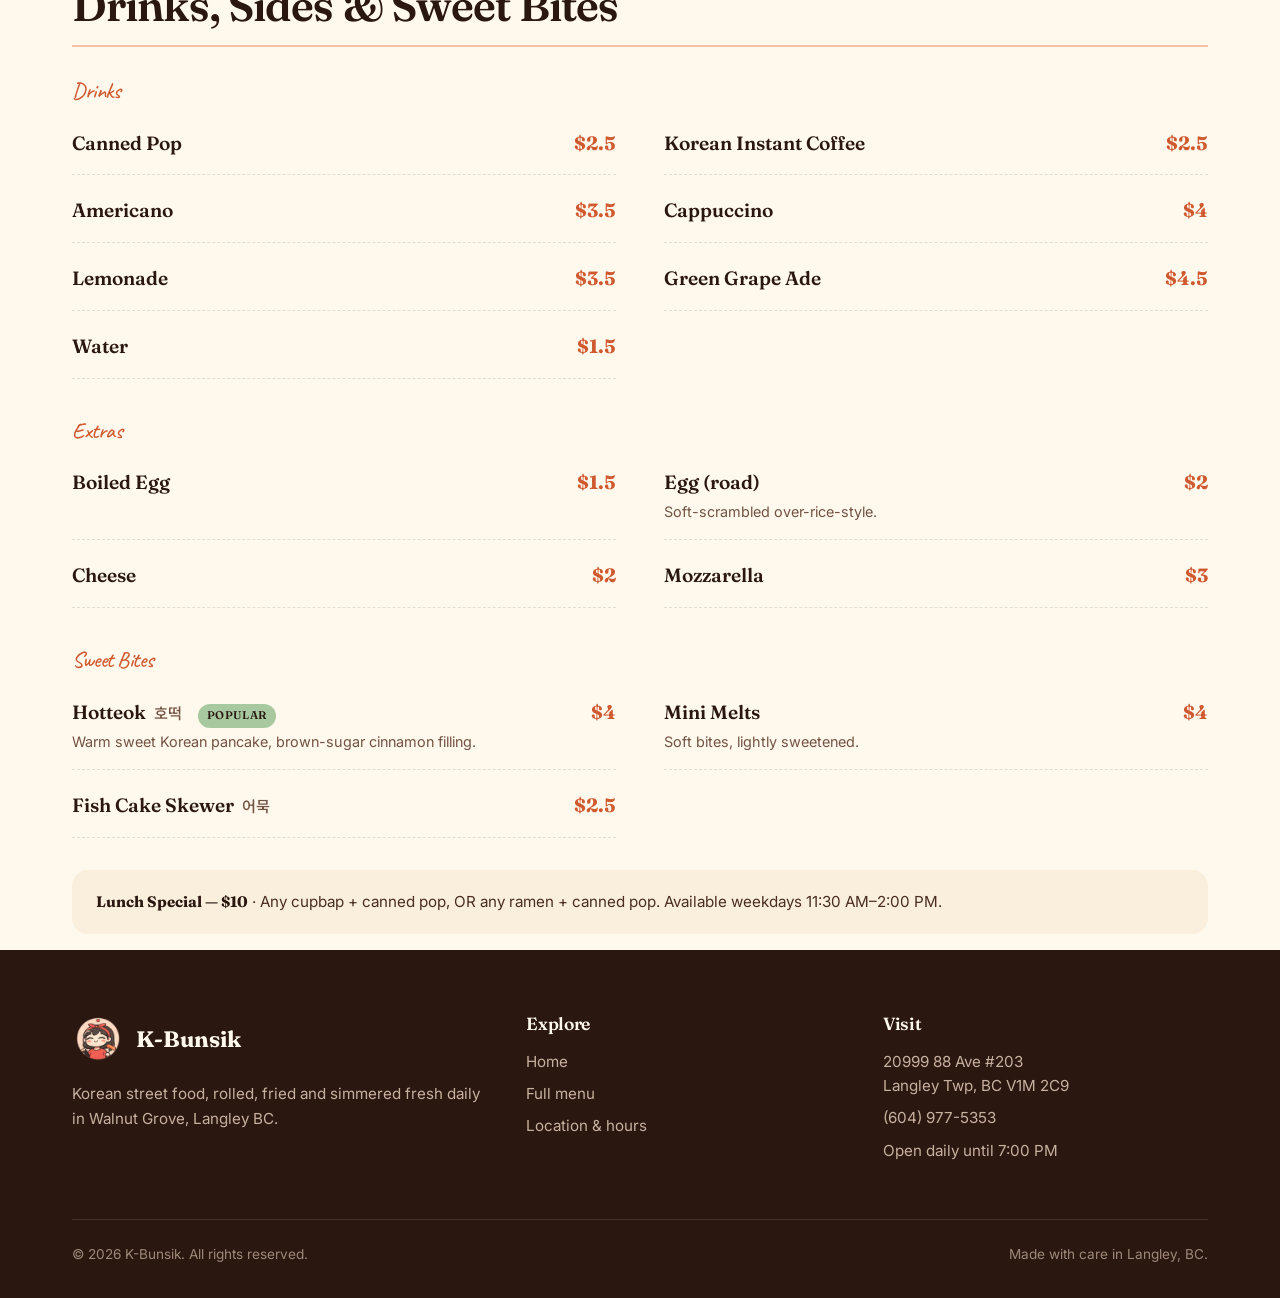
==== commit 4d7ab4f2: "Update menu.html" ====
--- a/menu.html
+++ b/menu.html
@@ -34,7 +34,7 @@
     <div class="container">
       <span class="eyebrow">Fresh daily · Walnut Grove</span>
       <h1>Our Menu</h1>
-      <p>A short list of the things we do well — rolled, fried, ladled and stirred to order. Prices shown in CAD.</p>
+      <p>A short list of the things we do well — rolled, fried, ladled and stirred to order.</p>
     </div>
   </header>
 
